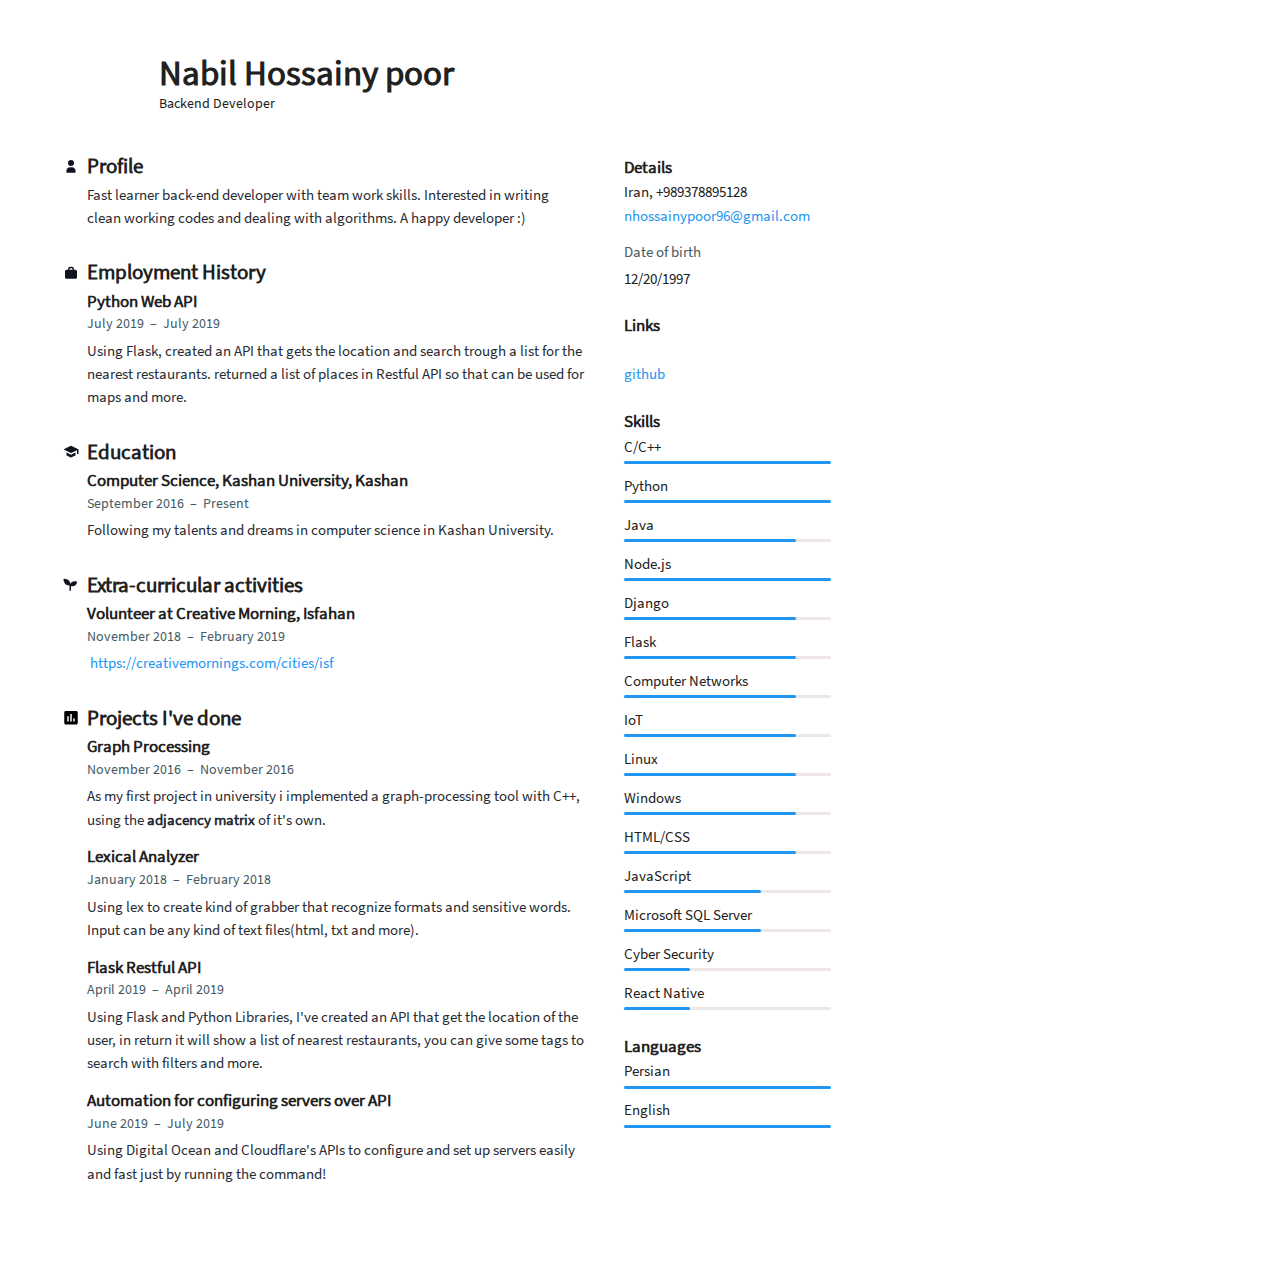
==== Resume.html @ 4f074575 "New Updates" ====
<!doctype html>
<html>
	<head>
		<link rel="stylesheet" media="all" href="style.css">
		<meta charset="utf-8">
		<style>
			a {
				color: #2196F3;
			}
			.setting--primary-background {
				background-color: #2196F3;
			}
			.setting--primary-text {
				color: #2196F3;
			}

			html,body {

				overflow:auto;

			}	
		</style>
	</head>
	<body class="body--preview">
		<div class="preview-box">
			<div class="personal-container">
				<div class="personal">
					<div class="personal__image" style="background-image: url(https://resumeiostorage.s3.amazonaws.com/uploads/user/avatar/3568800/medium_squared_406f36b7e0f4ad8164c82d0a04aa3022.jpg?version=+RMYZiv)"></div>
					<div class="personal__info">
					<div class="personal__name">Nabil Hossainy poor</div>
					<div class="personal__position">Backend Developer</div>
					</div>
				</div>
			</div>
			<div class="container">
				<div class="main">
					<div class="section">
						<div class="section__title">
							<div class="section__icon section__icon--profile"></div>
							Profile
						</div>
						<div class="section__item">
							<div class="section__item-text">
								<p>Fast learner back-end developer with team work skills. Interested in writing clean working codes and dealing with algorithms. A happy developer :)&nbsp;
								</p>
							</div>
						</div>
					</div>
					<div class="section">
						<div class="section__title">
							<div class="section__icon section__icon--work"></div>
							Employment History
						</div>
						<div class="section__item" style="page-break-inside: avoid;">
							<div class="section__item-title">Python Web API</div>
							<div class="section__item-subtitle">July 2019&nbsp;&nbsp;–&nbsp;&nbsp;July 2019</div>
							<div class="section__item-text">
								<p>Using Flask, created an API that gets the location and search trough a list for the nearest restaurants. returned a list of places in Restful API so that can be used for maps and more.</p>
							</div>
						</div>
					</div>
					<div class="section">
						<div class="section__title">
							<div class="section__icon section__icon--education"></div>
							Education
						</div>
						<div class="section__item" style="page-break-inside: avoid;">
							<div class="section__item-title">Computer Science, Kashan University, Kashan</div>
							<div class="section__item-subtitle">September 2016&nbsp;&nbsp;–&nbsp;&nbsp;Present</div>
							<div class="section__item-text">
								<p>Following my talents and dreams in computer science in Kashan University.</p>
							</div>
						</div>
					</div>
					<div class="section">
						<div class="section__title">
							<div class="section__icon section__icon--activities"></div>
							Extra-curricular activities
						</div>
						<div class="section__item" style="page-break-inside: avoid;">
							<div class="section__item-title">Volunteer at  Creative Morning, Isfahan</div>
							<div class="section__item-subtitle">November 2018&nbsp;&nbsp;–&nbsp;&nbsp;February 2019</div>
							<div class="section__item-text">
								<p>&nbsp;<a href="https://creativemornings.com/cities/isf">https://creativemornings.com/cities/isf</a></p>
							</div>
						</div>
					</div>
					<div class="section">
						<div class="section__title">
							<div class="section__icon section__icon--custom"></div>
							Projects I've done
						</div>
						<div class="section__item" style="page-break-inside: avoid;">
							<div class="section__item-title">Graph Processing</div>
							<div class="section__item-subtitle">November 2016&nbsp;&nbsp;–&nbsp;&nbsp;November 2016</div>
							<div class="section__item-text">
								<p>As my first project in university i implemented a graph-processing tool with C++, using the <strong>adjacency matrix</strong> of it's own.</p>
							</div>
						</div>
						<div class="section__item" style="page-break-inside: avoid;">
							<div class="section__item-title">Lexical Analyzer</div>
							<div class="section__item-subtitle">January 2018&nbsp;&nbsp;–&nbsp;&nbsp;February 2018</div>
							<div class="section__item-text">
								<p>Using lex to create kind of grabber that recognize formats and sensitive words. Input can be any kind of text files(html, txt and more).</p>
							</div>
						</div>
						<div class="section__item" style="page-break-inside: avoid;">
							<div class="section__item-title">Flask Restful API</div>
							<div class="section__item-subtitle">April 2019&nbsp;&nbsp;–&nbsp;&nbsp;April 2019</div>
							<div class="section__item-text">
								<p>Using Flask and Python Libraries, I've created an API that get the location of the user, in return it will show a list of nearest restaurants, you can give some tags to search with filters and more.</p>
							</div>
						</div>
						<div class="section__item" style="page-break-inside: avoid;">
							<div class="section__item-title">Automation for configuring servers over API</div>
							<div class="section__item-subtitle">June 2019&nbsp;&nbsp;–&nbsp;&nbsp;July 2019</div>
							<div class="section__item-text">
								<p>Using Digital Ocean and Cloudflare's APIs to configure and set up servers easily and fast just by running the command!</p>
							</div>
						</div>
					</div>
				</div>
				<div class="aside">
					<div class="aside__section">
						<div class="aside__title">Details</div>
						<div class="aside__content">
							<div class="aside__paragraph">
								<div class="aside__text">Iran, +989378895128</div>
								<div class="aside__text aside__text--link setting--primary-text">nhossainypoor96@gmail.com</div>
							</div>
							<div class="aside__paragraph">
								<div class="aside__label">Date of birth</div>
								<div class="aside__text">12/20/1997</div>
							</div>
						</div>
					</div>
					<div class="aside__section">
						<div class="aside__title">Links</div>
						<div class="aside__paragraph">
							<div class="aside__text">
								<a class="aside__link setting--primary-text" href="" target="_blank"></a>
							</div>
							<div class="aside__text">
								<a class="aside__link setting--primary-text" href="http://github.com/dragon96nfs" target="_blank">github</a>
							</div>
						</div>
					</div>
					<div class="aside__section">
						<div class="aside__title">Skills</div>
						<div class="aside__content">
							<div class="aside__paragraph aside__paragraph--sm">
								<div class="aside__text">C/C++</div>
								<div class="progress">
									<div class="progress__inner setting--primary-background" style="width: 100%;"></div>
								</div>
							</div>
							<div class="aside__paragraph aside__paragraph--sm">
								<div class="aside__text">Python</div>
								<div class="progress">
									<div class="progress__inner setting--primary-background" style="width: 100%;"></div>
								</div>
							</div>
							<div class="aside__paragraph aside__paragraph--sm">
								<div class="aside__text">Java</div>
								<div class="progress">
									<div class="progress__inner setting--primary-background" style="width: 83%;"></div>
								</div>
							</div>
							<div class="aside__paragraph aside__paragraph--sm">
								<div class="aside__text">Node.js</div>
								<div class="progress">
									<div class="progress__inner setting--primary-background" style="width: 100%;"></div>
								</div>
							</div>
							<div class="aside__paragraph aside__paragraph--sm">
								<div class="aside__text">Django</div>
								<div class="progress">
									<div class="progress__inner setting--primary-background" style="width: 83%;"></div>
								</div>
							</div>
							<div class="aside__paragraph aside__paragraph--sm">
								<div class="aside__text">Flask</div>
								<div class="progress">
									<div class="progress__inner setting--primary-background" style="width: 83%;"></div>
								</div>
							</div>
							<div class="aside__paragraph aside__paragraph--sm">
								<div class="aside__text">Computer Networks</div>
								<div class="progress">
									<div class="progress__inner setting--primary-background" style="width: 83%;"></div>
								</div>
							</div>
							<div class="aside__paragraph aside__paragraph--sm">
								<div class="aside__text">IoT</div>
								<div class="progress">
									<div class="progress__inner setting--primary-background" style="width: 83%;"></div>
								</div>
							</div>
							<div class="aside__paragraph aside__paragraph--sm">
								<div class="aside__text">Linux</div>
								<div class="progress">
									<div class="progress__inner setting--primary-background" style="width: 83%;"></div>
								</div>
							</div>
							<div class="aside__paragraph aside__paragraph--sm">
								<div class="aside__text">Windows</div>
								<div class="progress">
									<div class="progress__inner setting--primary-background" style="width: 83%;"></div>
								</div>
							</div>
							<div class="aside__paragraph aside__paragraph--sm">
								<div class="aside__text">HTML/CSS</div>
								<div class="progress">
									<div class="progress__inner setting--primary-background" style="width: 83%;"></div>
								</div>
							</div>
							<div class="aside__paragraph aside__paragraph--sm">
								<div class="aside__text">JavaScript</div>
								<div class="progress">
									<div class="progress__inner setting--primary-background" style="width: 66%;"></div>
								</div>
							</div>
							<div class="aside__paragraph aside__paragraph--sm">
								<div class="aside__text">Microsoft SQL Server</div>
								<div class="progress">
									<div class="progress__inner setting--primary-background" style="width: 66%;"></div>
								</div>
							</div>
							<div class="aside__paragraph aside__paragraph--sm">
								<div class="aside__text">Cyber Security</div>
								<div class="progress">
									<div class="progress__inner setting--primary-background" style="width: 32%;"></div>
								</div>
							</div>
							<div class="aside__paragraph aside__paragraph--sm">
								<div class="aside__text">React Native</div>
								<div class="progress">
									<div class="progress__inner setting--primary-background" style="width: 32%;"></div>
								</div>
							</div>
						</div>
					</div>
					<div class="aside__section">
						<div class="aside__title">Languages</div>
						<div class="aside__content">
							<div class="aside__paragraph aside__paragraph--sm">
								<div class="aside__text">Persian</div>
								<div class="progress">
									<div class="progress__inner setting--primary-background" style="width: 100%;"></div>
								</div>
							</div>
							<div class="aside__paragraph aside__paragraph--sm">
								<div class="aside__text">English</div>
								<div class="progress">
									<div class="progress__inner setting--primary-background" style="width: 100%;"></div>
								</div>
							</div>
						</div>
					</div>
				</div>
			</div>
		</div>
	</body>
</html>
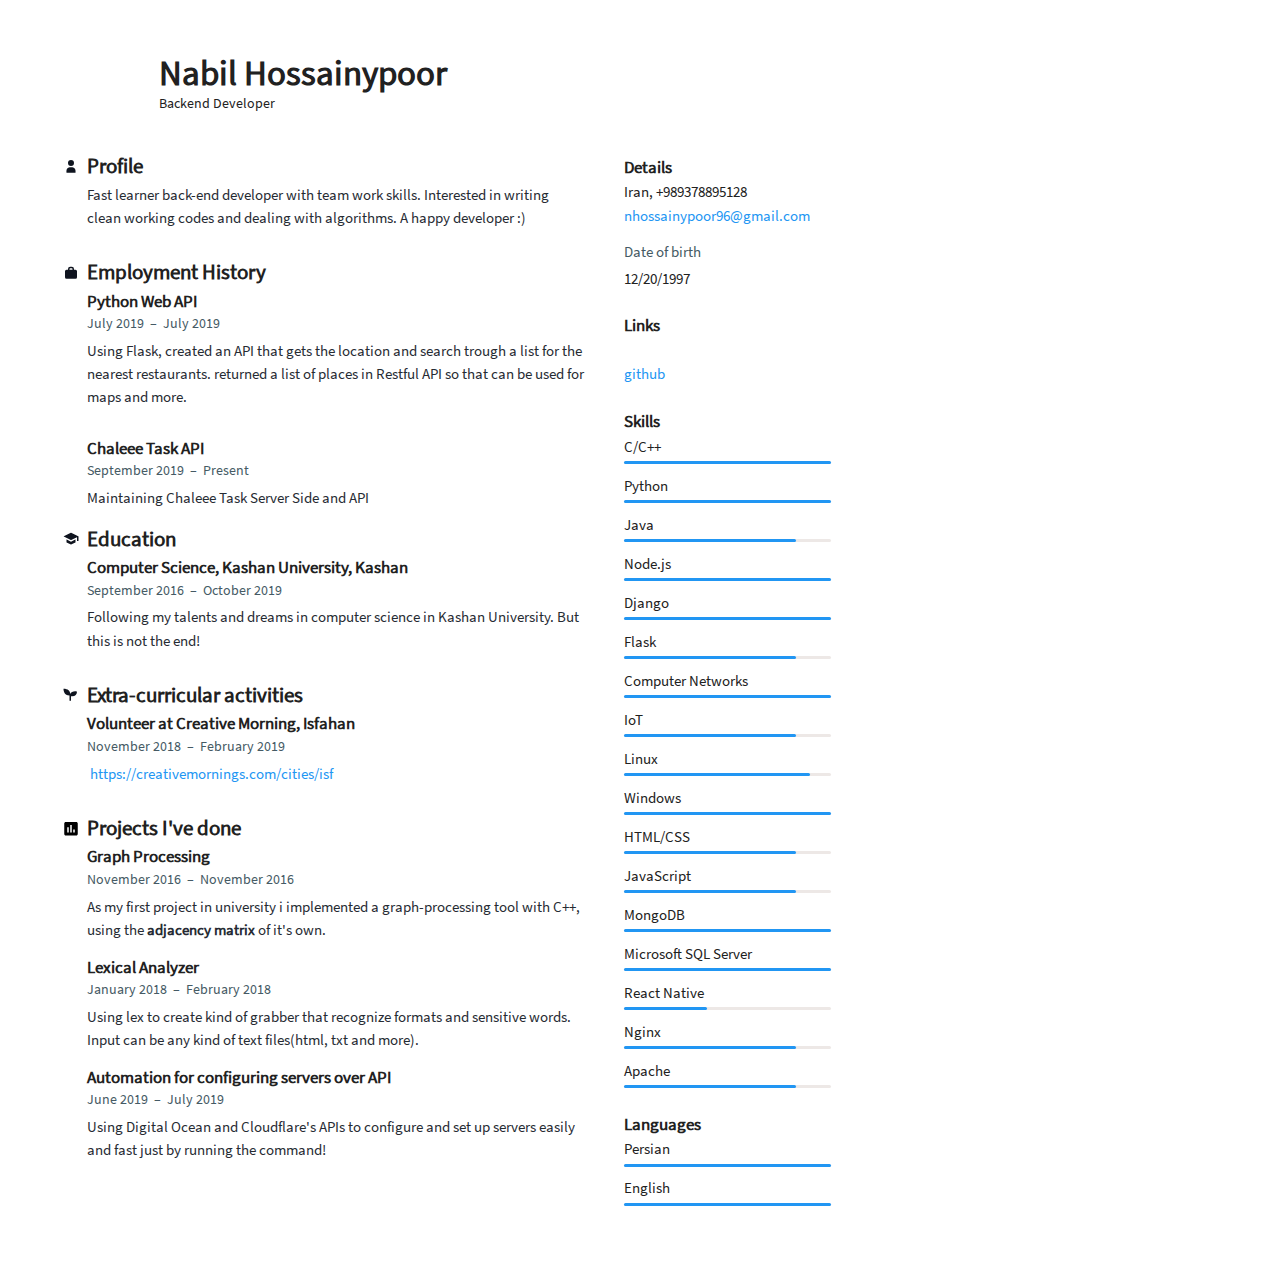
==== commit e0a3b248: "Updated" ====
--- a/Resume.html
+++ b/Resume.html
@@ -1,5 +1,5 @@
 <!doctype html>
-<html>
+<html lang="en">
 	<head>
 		<link rel="stylesheet" media="all" href="style.css">
 		<meta charset="utf-8">
@@ -27,7 +27,7 @@
 				<div class="personal">
 					<div class="personal__image" style="background-image: url(https://resumeiostorage.s3.amazonaws.com/uploads/user/avatar/3568800/medium_squared_406f36b7e0f4ad8164c82d0a04aa3022.jpg?version=+RMYZiv)"></div>
 					<div class="personal__info">
-					<div class="personal__name">Nabil Hossainy poor</div>
+					<div class="personal__name">Nabil Hossainypoor</div>
 					<div class="personal__position">Backend Developer</div>
 					</div>
 				</div>
@@ -58,6 +58,14 @@
 								<p>Using Flask, created an API that gets the location and search trough a list for the nearest restaurants. returned a list of places in Restful API so that can be used for maps and more.</p>
 							</div>
 						</div>
+						</div>
+						<div class="section__item" style="page-break-inside: avoid;">
+							<div class="section__item-title">Chaleee Task API</div>
+							<div class="section__item-subtitle">September 2019&nbsp;&nbsp;–&nbsp;&nbsp;Present</div>
+							<div class="section__item-text">
+								<p>Maintaining Chaleee Task Server Side and API</p>
+							</div>
+						</div>
 					</div>
 					<div class="section">
 						<div class="section__title">
@@ -66,9 +74,9 @@
 						</div>
 						<div class="section__item" style="page-break-inside: avoid;">
 							<div class="section__item-title">Computer Science, Kashan University, Kashan</div>
-							<div class="section__item-subtitle">September 2016&nbsp;&nbsp;–&nbsp;&nbsp;Present</div>
-							<div class="section__item-text">
-								<p>Following my talents and dreams in computer science in Kashan University.</p>
+							<div class="section__item-subtitle">September 2016&nbsp;&nbsp;–&nbsp;&nbsp;October 2019</div>
+							<div class="section__item-text">
+								<p>Following my talents and dreams in computer science in Kashan University. But this is not the end!</p>
 							</div>
 						</div>
 					</div>
@@ -105,19 +113,11 @@
 							</div>
 						</div>
 						<div class="section__item" style="page-break-inside: avoid;">
-							<div class="section__item-title">Flask Restful API</div>
-							<div class="section__item-subtitle">April 2019&nbsp;&nbsp;–&nbsp;&nbsp;April 2019</div>
-							<div class="section__item-text">
-								<p>Using Flask and Python Libraries, I've created an API that get the location of the user, in return it will show a list of nearest restaurants, you can give some tags to search with filters and more.</p>
-							</div>
-						</div>
-						<div class="section__item" style="page-break-inside: avoid;">
 							<div class="section__item-title">Automation for configuring servers over API</div>
 							<div class="section__item-subtitle">June 2019&nbsp;&nbsp;–&nbsp;&nbsp;July 2019</div>
 							<div class="section__item-text">
 								<p>Using Digital Ocean and Cloudflare's APIs to configure and set up servers easily and fast just by running the command!</p>
 							</div>
-						</div>
 					</div>
 				</div>
 				<div class="aside">
@@ -175,7 +175,7 @@
 							<div class="aside__paragraph aside__paragraph--sm">
 								<div class="aside__text">Django</div>
 								<div class="progress">
-									<div class="progress__inner setting--primary-background" style="width: 83%;"></div>
+									<div class="progress__inner setting--primary-background" style="width: 100%;"></div>
 								</div>
 							</div>
 							<div class="aside__paragraph aside__paragraph--sm">
@@ -187,7 +187,7 @@
 							<div class="aside__paragraph aside__paragraph--sm">
 								<div class="aside__text">Computer Networks</div>
 								<div class="progress">
-									<div class="progress__inner setting--primary-background" style="width: 83%;"></div>
+									<div class="progress__inner setting--primary-background" style="width: 100%;"></div>
 								</div>
 							</div>
 							<div class="aside__paragraph aside__paragraph--sm">
@@ -199,13 +199,13 @@
 							<div class="aside__paragraph aside__paragraph--sm">
 								<div class="aside__text">Linux</div>
 								<div class="progress">
-									<div class="progress__inner setting--primary-background" style="width: 83%;"></div>
+									<div class="progress__inner setting--primary-background" style="width: 90%;"></div>
 								</div>
 							</div>
 							<div class="aside__paragraph aside__paragraph--sm">
 								<div class="aside__text">Windows</div>
 								<div class="progress">
-									<div class="progress__inner setting--primary-background" style="width: 83%;"></div>
+									<div class="progress__inner setting--primary-background" style="width: 100%;"></div>
 								</div>
 							</div>
 							<div class="aside__paragraph aside__paragraph--sm">
@@ -217,25 +217,37 @@
 							<div class="aside__paragraph aside__paragraph--sm">
 								<div class="aside__text">JavaScript</div>
 								<div class="progress">
-									<div class="progress__inner setting--primary-background" style="width: 66%;"></div>
+									<div class="progress__inner setting--primary-background" style="width: 83%;"></div>
+								</div>
+							</div>
+							<div class="aside__paragraph aside__paragraph--sm">
+								<div class="aside__text">MongoDB</div>
+								<div class="progress">
+									<div class="progress__inner setting--primary-background" style="width: 100%;"></div>
 								</div>
 							</div>
 							<div class="aside__paragraph aside__paragraph--sm">
 								<div class="aside__text">Microsoft SQL Server</div>
 								<div class="progress">
-									<div class="progress__inner setting--primary-background" style="width: 66%;"></div>
-								</div>
-							</div>
-							<div class="aside__paragraph aside__paragraph--sm">
-								<div class="aside__text">Cyber Security</div>
-								<div class="progress">
-									<div class="progress__inner setting--primary-background" style="width: 32%;"></div>
+									<div class="progress__inner setting--primary-background" style="width: 100%;"></div>
 								</div>
 							</div>
 							<div class="aside__paragraph aside__paragraph--sm">
 								<div class="aside__text">React Native</div>
 								<div class="progress">
-									<div class="progress__inner setting--primary-background" style="width: 32%;"></div>
+									<div class="progress__inner setting--primary-background" style="width: 40%;"></div>
+								</div>
+							</div>
+							<div class="aside__paragraph aside__paragraph--sm">
+								<div class="aside__text">Nginx</div>
+								<div class="progress">
+									<div class="progress__inner setting--primary-background" style="width: 83%;"></div>
+								</div>
+							</div>
+							<div class="aside__paragraph aside__paragraph--sm">
+								<div class="aside__text">Apache</div>
+								<div class="progress">
+									<div class="progress__inner setting--primary-background" style="width: 83%;"></div>
 								</div>
 							</div>
 						</div>
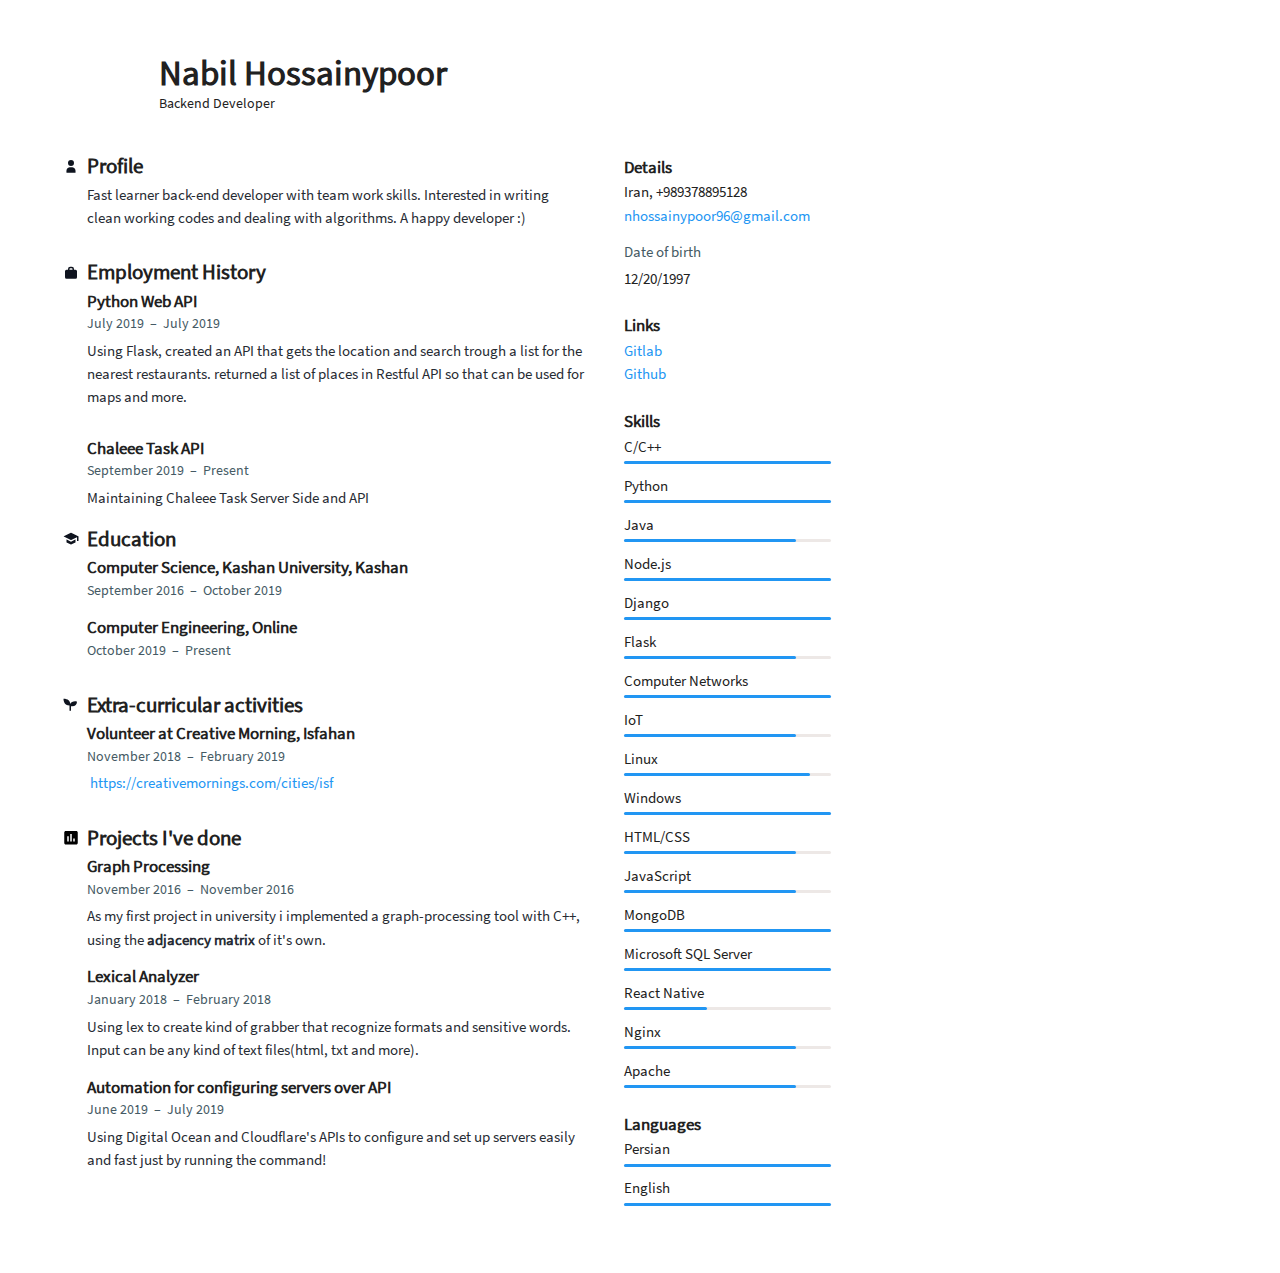
==== commit 85209b98: "Update" ====
--- a/Resume.html
+++ b/Resume.html
@@ -75,9 +75,11 @@
 						<div class="section__item" style="page-break-inside: avoid;">
 							<div class="section__item-title">Computer Science, Kashan University, Kashan</div>
 							<div class="section__item-subtitle">September 2016&nbsp;&nbsp;–&nbsp;&nbsp;October 2019</div>
-							<div class="section__item-text">
-								<p>Following my talents and dreams in computer science in Kashan University. But this is not the end!</p>
-							</div>
+						</div>
+						<div class="section__item" style="page-break-inside: avoid;">
+							<div class="section__item-title">Computer Engineering, Online</div>
+							<div class="section__item-subtitle">October 2019&nbsp;&nbsp;–&nbsp;&nbsp;Present</div>
+
 						</div>
 					</div>
 					<div class="section">
@@ -138,10 +140,10 @@
 						<div class="aside__title">Links</div>
 						<div class="aside__paragraph">
 							<div class="aside__text">
-								<a class="aside__link setting--primary-text" href="" target="_blank"></a>
+								<a class="aside__link setting--primary-text" href="http://gitlab.com/nabilthenoise/" target="_blank">Gitlab</a>
 							</div>
 							<div class="aside__text">
-								<a class="aside__link setting--primary-text" href="http://github.com/dragon96nfs" target="_blank">github</a>
+								<a class="aside__link setting--primary-text" href="http://github.com/dragon96nfs/" target="_blank">Github</a>
 							</div>
 						</div>
 					</div>
